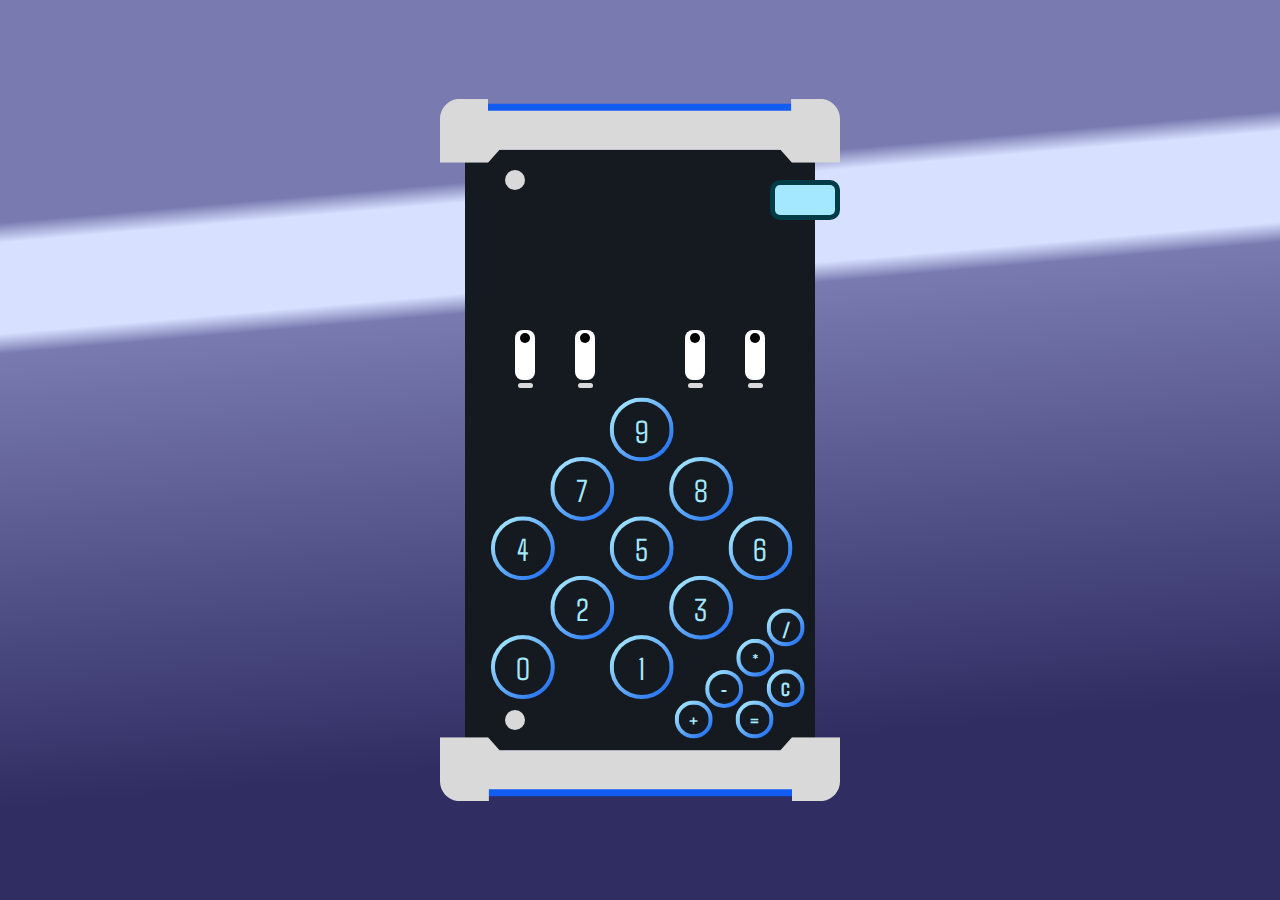
==== Calculator-Yuuka/index.html @ bfe08cbb "Add files via upload" ====
<!DOCTYPE html>
<html lang="en">
<head>
    <meta charset="UTF-8">
    <meta name="viewport" content="width=device-width, initial-scale=1.0">
    <title>Yuuka Calculator (Basic)</title>
    <link rel="stylesheet" href="./style.css">
    <!-- google font for displaying -->
    <link href="https://fonts.googleapis.com/css?family=Agdasima" rel="stylesheet">
</head>
<body>
    <div class="calculator">
        <div class="top"></div>
        <div class="calculator-body">
            <div class="display" id="display">
                
            </div>
            <div class="numpad-col">
                <div class="numpad-row">
                    <button class="num-btn" id="num9">9</button>
                    <button class="num-btn" id="num8">8</button>
                    <button class="num-btn" id="num6">6</button>
                </div>
                <div class="numpad-row">
                    <button class="num-btn" id="num7">7</button>
                    <button class="num-btn" id="num5">5</button>
                    <button class="num-btn" id="num3">3</button>
                </div>
                <div class="numpad-row">
                    <button class="num-btn" id="num4">4</button>
                    <button class="num-btn" id="num2">2</button>
                    <button class="num-btn" id="num1">1</button>
                </div>
                <button class="num-btn" id="num0">0</button>
            </div>
            <div class="move-up">
                <div class="mini-btnset">
                    <div class="mini-btnset-col">
                        <div class="mini-btnset-row">
                            <button class="other-btn" id="add">+</button>
                            <button class="other-btn" id="dif">-</button>
                            <button class="other-btn" id="mul">*</button>
                            <button class="other-btn" id="div">/</button>
                        </div>
                        <div class="mini-btnset-row">
                            <button class="other-btn" id="equal">=</button>
                            <button class="other-btn" id="del">C</button>
                        </div>
                    </div>
                </div>
            </div>
            <div class="dot" style="margin-right: 250px; margin-top: 20px;"></div>
            <div class="dot" style="margin-right: 250px; margin-top: 560px;"></div>
            <div class="right-btn"></div>
            <div class="switch-btnset">
                <div class="switch-btnset-sub">
                    <div class="switch-btn"></div>
                    <div class="switch-btn"></div>
                </div>
                <div class="switch-btnset-sub">
                    <div class="switch-btn"></div>
                    <div class="switch-btn"></div>
                </div>
            </div>
        </div>
        <div class="bottom"></div>
    </div>
</body>
<script src="./script.js"></script>
</html>
---- Calculator-Yuuka/style.css ----
body {
    width: 100vw;
    height: 100vh;
    margin: 0;
    padding: 0;
    display: flex;
    justify-content: center;
    align-items: center;
    /* Yuuka's hair color */
    background-image: linear-gradient(
        175deg,
        rgb(120, 122, 176) 22%,
        rgb(215,224,255) 24%,
        rgb(215,224,255) 33%,
        rgb(120, 122, 176) 35%,
        rgb(48, 45, 99) 80%
    );
    
    font-family: Agdasima;
    font-size: 2em;
    color: rgb(164,232,255);
}

.calculator {
    display: flex;
    flex-direction: column;
    justify-content: center;
    align-items: center;
}

.calculator-body {
    display: flex;
    flex-direction: column;
    align-items: center;
    width: 350px;
    height: 600px;
    background-color: rgb(21, 26, 32);
    
}

.top, .bottom {
    background-image: url("./asset/cap_off.svg");
    height: 64px;
    width: 400px;
    transform-origin: center;
    transform: translate(0, 20%);
}

.bottom {
    transform: rotate(180deg) translate(0, 20%);
}

.top-on, .bottom-on {
    background-image: url("./asset/cap_on.svg");
    height: 64px;
    width: 400px;
    transform-origin: center;
    transform: translate(0, 20%);
}

.bottom-on {
    transform: rotate(180deg) translate(0, 20%);
}


.dot {
    background-color: rgb(217, 217, 217);
    width: 20px;
    height: 20px;
    border-radius: 50%;
    position: absolute;
}

.right-btn {
    position: absolute;
    background-color: rgb(164,232,255);
    width: 60px;
    height: 30px;
    border-radius: 10px;
    margin-top: 30px;
    margin-left: 330px;
    border: solid 5px rgb(0, 59, 70);
}

.switch-btnset {
    position: absolute;
    display: flex;
    width: 250px;
    justify-content: space-between;
    margin-top: 180px;
}

.switch-btnset-sub {
    width: 80px;
    display: flex;
    justify-content: space-between;
}

.switch-btn{
    width: 20px;
    height: 50px;
    border-radius: 8px;
    background-color: white;
}

.switch-btn::before {
    width: 10px;
    height: 10px;
    border-radius: 50%;
    background-color: black;
    position: absolute;
    content: '';
    margin-left: 5px;
    margin-top: 3px;
}

.switch-btn::after {
    width: 15px;
    height: 5px;
    border-radius: 5px;
    background-color: rgb(217, 217, 217);
    position: absolute;
    content: '';
    margin-left: 3px;
    margin-top: 53px;
}

.display {
    background-color: transparent;

    margin-top: 21%;
    margin-bottom: 24%;

    width:80%;
    height: 2em;

    display: flex;
    flex-direction: column;
    justify-content: center;
    align-items: center;

    border: none;
    outline: none;

    font-family: Agdasima;
    font-size: 1.25em;
    text-overflow: clip;
    color: rgb(164,232,255);

    white-space: nowrap;
    text-overflow: ellipsis;
    overflow: hidden;
}

.num-btn
{
    width: 2em;
    height: 2em;
    display: flex;
    border-radius: 50%;

    justify-content: center;
    align-items: center;

    /* it is impossible to do curve/circular gradient border with transparent background, using black background as an alternative way */
    background: linear-gradient(rgb(21, 26, 32), rgb(21, 26, 32)) padding-box,
    linear-gradient(135deg,
        rgb(164,232,255) 10%,
        rgb(18,97,242)
    ) border-box;
    border: 4px solid transparent;

    font-family: Agdasima;
    color: rgb(164,232,255);
    font-size: 1em;

    transform-origin: center;
    transform: rotate(-45deg);
}

.numpad-col {
    margin-top: 1em;
    display: flex;
    flex-direction: column;
    justify-content: center;
    align-items: center;
    margin-right: 57px;

    transform-origin: center;
    transform: rotate(45deg);
    gap:20px;
}

.numpad-row {
    display: flex;
    gap:20px;
}

.mini-btnset {
    position:relative;
    right: -100px;
    top: -5px
}

.mini-btnset-col {
    margin-top: 1em;
    display: flex;
    flex-direction: column;
    align-items: center;

    transform-origin: center;
    transform: rotate(-45deg);
    gap:5px;
}

.mini-btnset-row {
    display: flex;
    gap:5px;
}

.other-btn {
    width: 2em;
    height: 2em;
    display: flex;
    border-radius: 50%;

    justify-content: center;
    align-items: center;

    /* it is impossible to do curve/circular gradient border with transparent background, using black background as an alternative way */
    background: linear-gradient(rgb(21, 26, 32), rgb(21, 26, 32)) padding-box,
    linear-gradient(135deg,
        rgb(164,232,255) 10%,
        rgb(18,97,242)
    ) border-box;
    border: 4px solid transparent;

    font-family: Agdasima;
    color: rgb(164,232,255);
    font-size: 0.6em;
    font-weight: bold;

    transform: rotate(45deg);
}

.move-up {
    margin-top: -115px;
    margin-left: 30px;
}
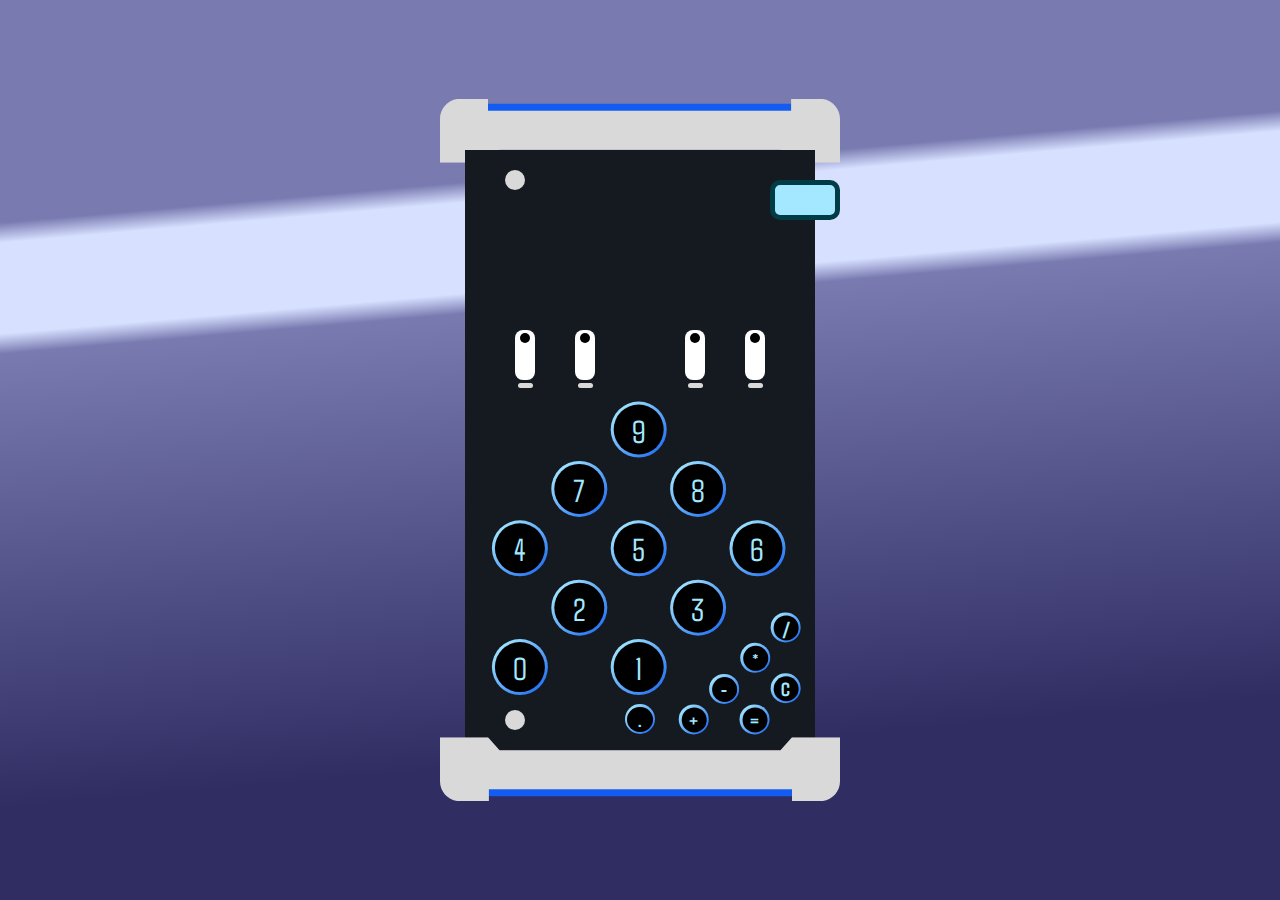
==== commit c5e066e8: "Add files via upload" ====
--- a/Calculator-Yuuka/index.html
+++ b/Calculator-Yuuka/index.html
@@ -49,6 +49,7 @@
                     </div>
                 </div>
             </div>
+            <button class="other-btn" style="position: absolute; margin-top: 550px; transform: rotate(0deg);" id="dot">.</button>
             <div class="dot" style="margin-right: 250px; margin-top: 20px;"></div>
             <div class="dot" style="margin-right: 250px; margin-top: 560px;"></div>
             <div class="right-btn"></div>
--- a/Calculator-Yuuka/style.css
+++ b/Calculator-Yuuka/style.css
@@ -35,6 +35,7 @@
     width: 350px;
     height: 600px;
     background-color: rgb(21, 26, 32);
+    z-index: 0;
     
 }
 
@@ -162,12 +163,7 @@
     justify-content: center;
     align-items: center;
 
-    /* it is impossible to do curve/circular gradient border with transparent background, using black background as an alternative way */
-    background: linear-gradient(rgb(21, 26, 32), rgb(21, 26, 32)) padding-box,
-    linear-gradient(135deg,
-        rgb(164,232,255) 10%,
-        rgb(18,97,242)
-    ) border-box;
+    background: none;
     border: 4px solid transparent;
 
     font-family: Agdasima;
@@ -176,6 +172,7 @@
 
     transform-origin: center;
     transform: rotate(-45deg);
+    z-index: 2;
 }
 
 .numpad-col {
@@ -184,7 +181,7 @@
     flex-direction: column;
     justify-content: center;
     align-items: center;
-    margin-right: 57px;
+    margin-right: 62px;
 
     transform-origin: center;
     transform: rotate(45deg);
@@ -227,23 +224,85 @@
     justify-content: center;
     align-items: center;
 
-    /* it is impossible to do curve/circular gradient border with transparent background, using black background as an alternative way */
-    background: linear-gradient(rgb(21, 26, 32), rgb(21, 26, 32)) padding-box,
-    linear-gradient(135deg,
-        rgb(164,232,255) 10%,
-        rgb(18,97,242)
-    ) border-box;
     border: 4px solid transparent;
+
+    background: transparent;  
+
+    position: relative;
 
     font-family: Agdasima;
     color: rgb(164,232,255);
     font-size: 0.6em;
     font-weight: bold;
 
+    outline: none;
+
     transform: rotate(45deg);
-}
-
+    z-index: 2;
+}
+
+.num-btn::before {
+    /* it is impossible to do curve/circular gradient border with transparent background, using black background as an alternative way */
+    background: black center; /* Change background color to black */
+    z-index: -1; /* Update z-index to -2 */
+
+    width: 90%;
+    height: 90%;
+    position: absolute;
+    display: block;
+    border-radius: 50%;
+
+    content: "";
+}
+
+.other-btn::before {
+    /* it is impossible to do curve/circular gradient border with transparent background, using black background as an alternative way */
+    background: black center; /* Change background color to black */
+    z-index: -1; /* Update z-index to -2 */
+
+    width: 83%;
+    height: 83%;
+    position: absolute;
+    display: block;
+    border-radius: 50%;
+
+    content: "";
+}
+
+.num-btn:active:before,
+.other-btn:active:before {
+    background: transparent;
+}
+
+.num-btn::after,
+.other-btn::after {
+    /* Use ::after pseudo-element for the spinning background */
+    background: linear-gradient(
+            135deg,
+            rgb(164, 232, 255) 10%,
+            rgb(18, 97, 242)
+        ) border-box;
+    z-index: -2; /* Set z-index to -1 */
+
+    width: 100%;
+    height: 100%;
+    position: absolute;
+    display: block;
+    border-radius: 50%;
+
+    content: "";
+    animation: light-spin 2s linear infinite;
+}
 .move-up {
     margin-top: -115px;
     margin-left: 30px;
+}
+
+@keyframes light-spin {
+    0% {
+        backg: 0deg;
+    }
+    100% {
+        rotate: 360deg;
+    }
 }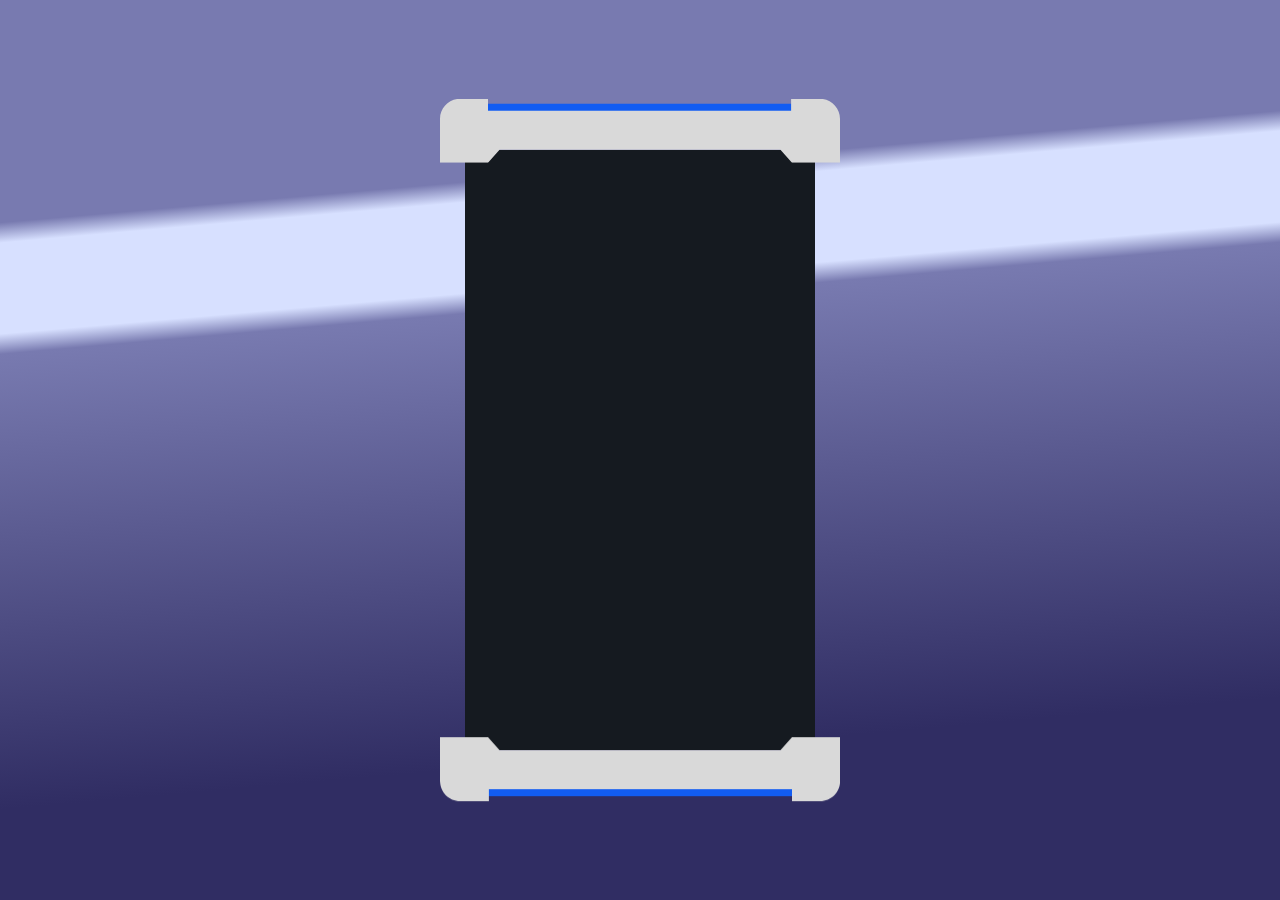
==== commit 6b7c4042: "Add files via upload" ====
--- a/Calculator-Yuuka/index.html
+++ b/Calculator-Yuuka/index.html
@@ -10,61 +10,63 @@
 </head>
 <body>
     <div class="calculator">
-        <div class="top"></div>
-        <div class="calculator-body">
-            <div class="display" id="display">
-                
-            </div>
-            <div class="numpad-col">
-                <div class="numpad-row">
-                    <button class="num-btn" id="num9">9</button>
-                    <button class="num-btn" id="num8">8</button>
-                    <button class="num-btn" id="num6">6</button>
+        <div class="top-on" id="top"></div>
+        <div class="cal-area">
+            <div class="calculator-body">
+                <div class="display" id="display">
+                    <!-- Display area -->
                 </div>
-                <div class="numpad-row">
-                    <button class="num-btn" id="num7">7</button>
-                    <button class="num-btn" id="num5">5</button>
-                    <button class="num-btn" id="num3">3</button>
+                <div class="numpad-col">
+                    <div class="numpad-row">
+                        <button class="num-btn" id="num9">9</button>
+                        <button class="num-btn" id="num8">8</button>
+                        <button class="num-btn" id="num6">6</button>
+                    </div>
+                    <div class="numpad-row">
+                        <button class="num-btn" id="num7">7</button>
+                        <button class="num-btn" id="num5">5</button>
+                        <button class="num-btn" id="num3">3</button>
+                    </div>
+                    <div class="numpad-row">
+                        <button class="num-btn" id="num4">4</button>
+                        <button class="num-btn" id="num2">2</button>
+                        <button class="num-btn" id="num1">1</button>
+                    </div>
+                    <button class="num-btn" id="num0">0</button>
                 </div>
-                <div class="numpad-row">
-                    <button class="num-btn" id="num4">4</button>
-                    <button class="num-btn" id="num2">2</button>
-                    <button class="num-btn" id="num1">1</button>
-                </div>
-                <button class="num-btn" id="num0">0</button>
-            </div>
-            <div class="move-up">
-                <div class="mini-btnset">
-                    <div class="mini-btnset-col">
-                        <div class="mini-btnset-row">
-                            <button class="other-btn" id="add">+</button>
-                            <button class="other-btn" id="dif">-</button>
-                            <button class="other-btn" id="mul">*</button>
-                            <button class="other-btn" id="div">/</button>
-                        </div>
-                        <div class="mini-btnset-row">
-                            <button class="other-btn" id="equal">=</button>
-                            <button class="other-btn" id="del">C</button>
+                <div class="move-up">
+                    <div class="mini-btnset">
+                        <div class="mini-btnset-col">
+                            <div class="mini-btnset-row">
+                                <button class="other-btn" id="add">+</button>
+                                <button class="other-btn" id="dif">-</button>
+                                <button class="other-btn" id="mul">*</button>
+                                <button class="other-btn" id="div">/</button>
+                            </div>
+                            <div class="mini-btnset-row">
+                                <button class="other-btn" id="equal">=</button>
+                                <button class="other-btn" id="del">C</button>
+                            </div>
                         </div>
                     </div>
                 </div>
-            </div>
-            <button class="other-btn" style="position: absolute; margin-top: 550px; transform: rotate(0deg);" id="dot">.</button>
-            <div class="dot" style="margin-right: 250px; margin-top: 20px;"></div>
-            <div class="dot" style="margin-right: 250px; margin-top: 560px;"></div>
-            <div class="right-btn"></div>
-            <div class="switch-btnset">
-                <div class="switch-btnset-sub">
-                    <div class="switch-btn"></div>
-                    <div class="switch-btn"></div>
-                </div>
-                <div class="switch-btnset-sub">
-                    <div class="switch-btn"></div>
-                    <div class="switch-btn"></div>
+                <button class="other-btn" style="position: absolute; margin-top: 550px; transform: rotate(0deg);" id="dot">.</button>
+                <div class="dot" style="margin-right: 250px; margin-top: 20px;"></div>
+                <div class="dot" style="margin-right: 250px; margin-top: 560px;"></div>
+                <div class="right-btn"></div>
+                <div class="switch-btnset">
+                    <div class="switch-btnset-sub">
+                        <div class="switch-btn"></div>
+                        <div class="switch-btn"></div>
+                    </div>
+                    <div class="switch-btnset-sub">
+                        <div class="switch-btn"></div>
+                        <div class="switch-btn"></div>
+                    </div>
                 </div>
             </div>
         </div>
-        <div class="bottom"></div>
+        <div class="bottom-on" id="bottom"></div>
     </div>
 </body>
 <script src="./script.js"></script>
--- a/Calculator-Yuuka/style.css
+++ b/Calculator-Yuuka/style.css
@@ -28,15 +28,23 @@
     align-items: center;
 }
 
+.cal-area {
+    height: 600px;
+    width: 350px;
+    background-color: rgb(21, 26, 32);
+    transition: height 0.3s ease-in;
+}
+
 .calculator-body {
     display: flex;
     flex-direction: column;
     align-items: center;
     width: 350px;
     height: 600px;
-    background-color: rgb(21, 26, 32);
     z-index: 0;
-    
+    transition: opacity 1s;
+
+    opacity: 1;
 }
 
 .top, .bottom {
@@ -45,6 +53,7 @@
     width: 400px;
     transform-origin: center;
     transform: translate(0, 20%);
+    z-index: 5;
 }
 
 .bottom {
@@ -81,6 +90,8 @@
     margin-top: 30px;
     margin-left: 330px;
     border: solid 5px rgb(0, 59, 70);
+
+    transition: margin-left 0.3s;
 }
 
 .switch-btnset {
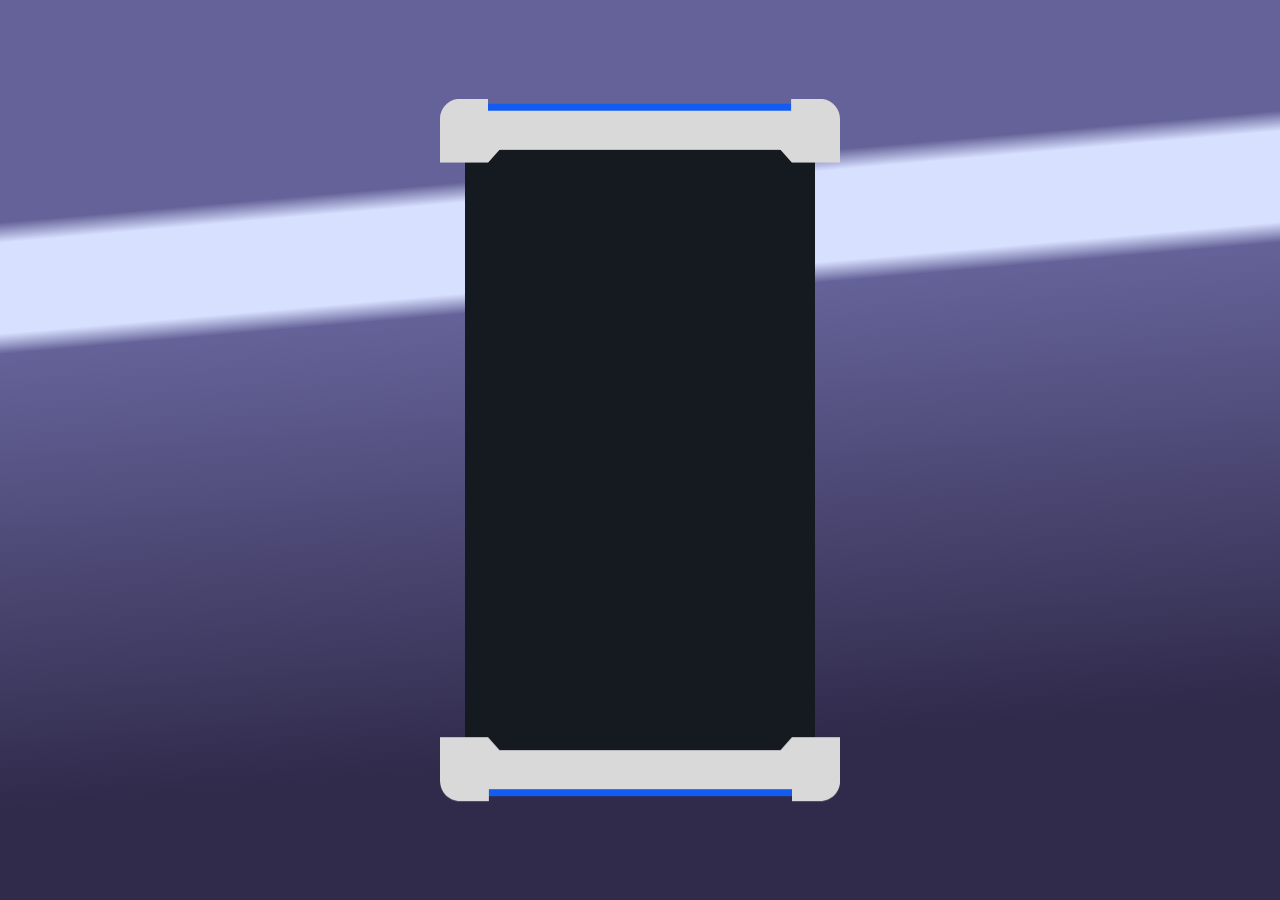
==== commit 6b1ba6d6: "Update index.html" ====
--- a/Calculator-Yuuka/index.html
+++ b/Calculator-Yuuka/index.html
@@ -7,6 +7,7 @@
     <link rel="stylesheet" href="./style.css">
     <!-- google font for displaying -->
     <link href="https://fonts.googleapis.com/css?family=Agdasima" rel="stylesheet">
+    <meta name='robots' content='noindex,nofollow' />
 </head>
 <body>
     <div class="calculator">
@@ -70,4 +71,4 @@
     </div>
 </body>
 <script src="./script.js"></script>
-</html>+</html>
--- a/Calculator-Yuuka/style.css
+++ b/Calculator-Yuuka/style.css
@@ -9,11 +9,11 @@
     /* Yuuka's hair color */
     background-image: linear-gradient(
         175deg,
-        rgb(120, 122, 176) 22%,
+        rgb(101, 98, 153) 22%,
         rgb(215,224,255) 24%,
         rgb(215,224,255) 33%,
-        rgb(120, 122, 176) 35%,
-        rgb(48, 45, 99) 80%
+        rgb(101, 98, 153) 35%,
+        rgb(48, 43, 75) 80%
     );
     
     font-family: Agdasima;
